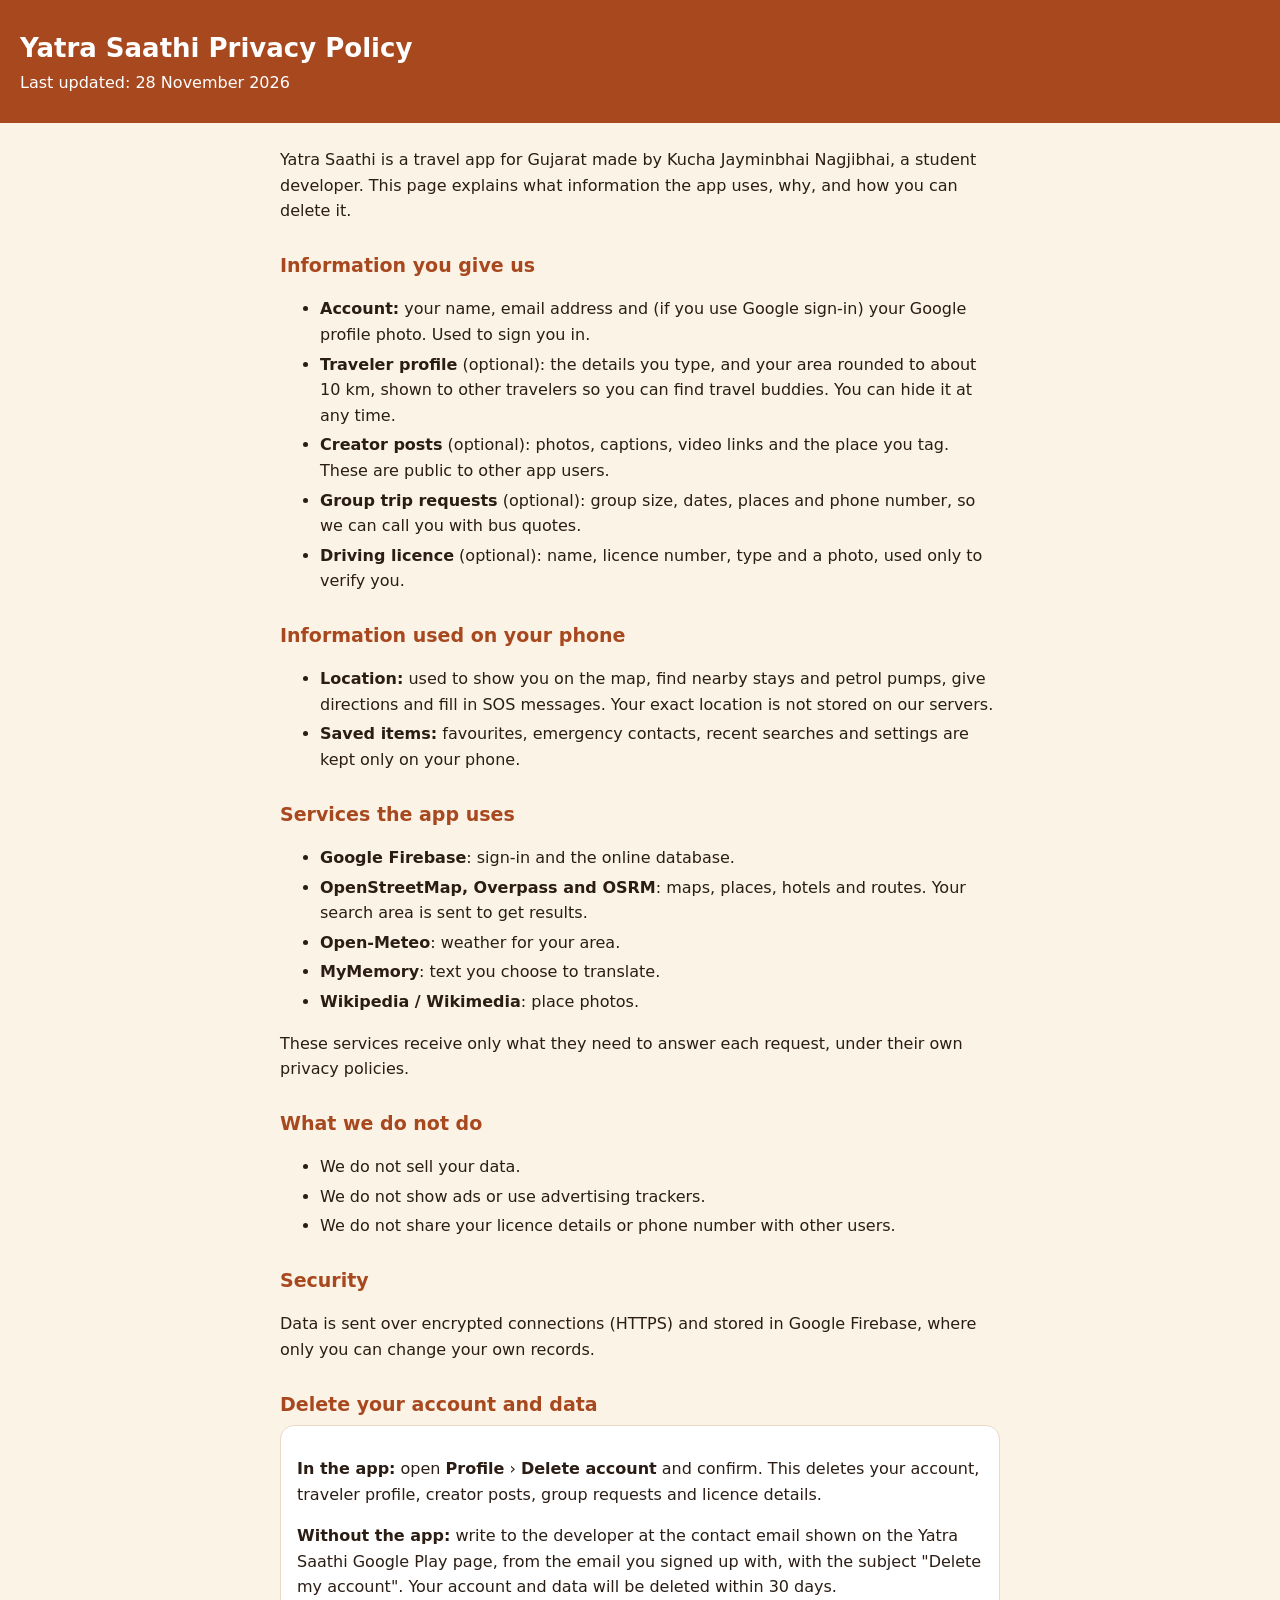
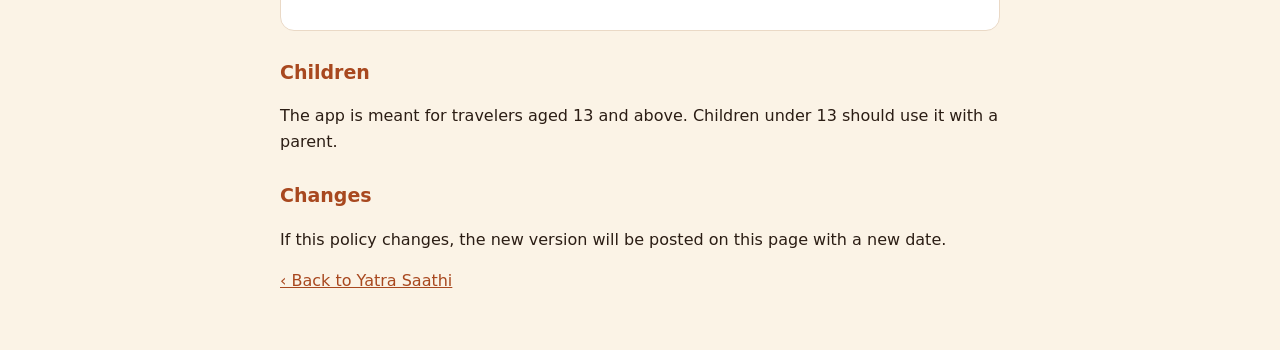
==== privacy.html @ 5f145ada "Create privacy.html" ====
<!DOCTYPE html>
<html lang="en">
<head>
<meta charset="utf-8">
<meta name="viewport" content="width=device-width,initial-scale=1">
<title>Privacy Policy · Yatra Saathi</title>
<link rel="icon" href="icon.svg" type="image/svg+xml">
<style>
body{margin:0;background:#fbf3e6;color:#2b1d14;font:16px/1.6 system-ui,sans-serif}
header{background:#a8481f;color:#fff;padding:28px 20px}
header h1{margin:0;font-size:26px}
main{max-width:720px;margin:auto;padding:8px 20px 40px}
h2{color:#a8481f;font-size:19px;margin:26px 0 6px}
li{margin:4px 0}
a{color:#a8481f}
.box{background:#fff;border:1px solid #ead9c6;border-radius:14px;padding:14px 16px}
</style>
</head>
<body>
<header><h1>Yatra Saathi Privacy Policy</h1><div>Last updated: 28 November 2026</div></header>
<main>
<p>Yatra Saathi is a travel app for Gujarat made by Kucha Jayminbhai Nagjibhai, a student developer. This page explains what information the app uses, why, and how you can delete it.</p>

<h2>Information you give us</h2>
<ul>
<li><b>Account:</b> your name, email address and (if you use Google sign-in) your Google profile photo. Used to sign you in.</li>
<li><b>Traveler profile</b> (optional): the details you type, and your area rounded to about 10 km, shown to other travelers so you can find travel buddies. You can hide it at any time.</li>
<li><b>Creator posts</b> (optional): photos, captions, video links and the place you tag. These are public to other app users.</li>
<li><b>Group trip requests</b> (optional): group size, dates, places and phone number, so we can call you with bus quotes.</li>
<li><b>Driving licence</b> (optional): name, licence number, type and a photo, used only to verify you.</li>
</ul>

<h2>Information used on your phone</h2>
<ul>
<li><b>Location:</b> used to show you on the map, find nearby stays and petrol pumps, give directions and fill in SOS messages. Your exact location is not stored on our servers.</li>
<li><b>Saved items:</b> favourites, emergency contacts, recent searches and settings are kept only on your phone.</li>
</ul>

<h2>Services the app uses</h2>
<ul>
<li><b>Google Firebase</b>: sign-in and the online database.</li>
<li><b>OpenStreetMap, Overpass and OSRM</b>: maps, places, hotels and routes. Your search area is sent to get results.</li>
<li><b>Open-Meteo</b>: weather for your area.</li>
<li><b>MyMemory</b>: text you choose to translate.</li>
<li><b>Wikipedia / Wikimedia</b>: place photos.</li>
</ul>
<p>These services receive only what they need to answer each request, under their own privacy policies.</p>

<h2>What we do not do</h2>
<ul>
<li>We do not sell your data.</li>
<li>We do not show ads or use advertising trackers.</li>
<li>We do not share your licence details or phone number with other users.</li>
</ul>

<h2>Security</h2>
<p>Data is sent over encrypted connections (HTTPS) and stored in Google Firebase, where only you can change your own records.</p>

<h2 id="delete">Delete your account and data</h2>
<div class="box">
<p><b>In the app:</b> open <b>Profile</b> › <b>Delete account</b> and confirm. This deletes your account, traveler profile, creator posts, group requests and licence details.</p>
<p><b>Without the app:</b> write to the developer at the contact email shown on the Yatra Saathi Google Play page, from the email you signed up with, with the subject "Delete my account". Your account and data will be deleted within 30 days.</p>
</div>

<h2>Children</h2>
<p>The app is meant for travelers aged 13 and above. Children under 13 should use it with a parent.</p>

<h2>Changes</h2>
<p>If this policy changes, the new version will be posted on this page with a new date.</p>

<p><a href="./">‹ Back to Yatra Saathi</a></p>
</main>
</body>
</html>
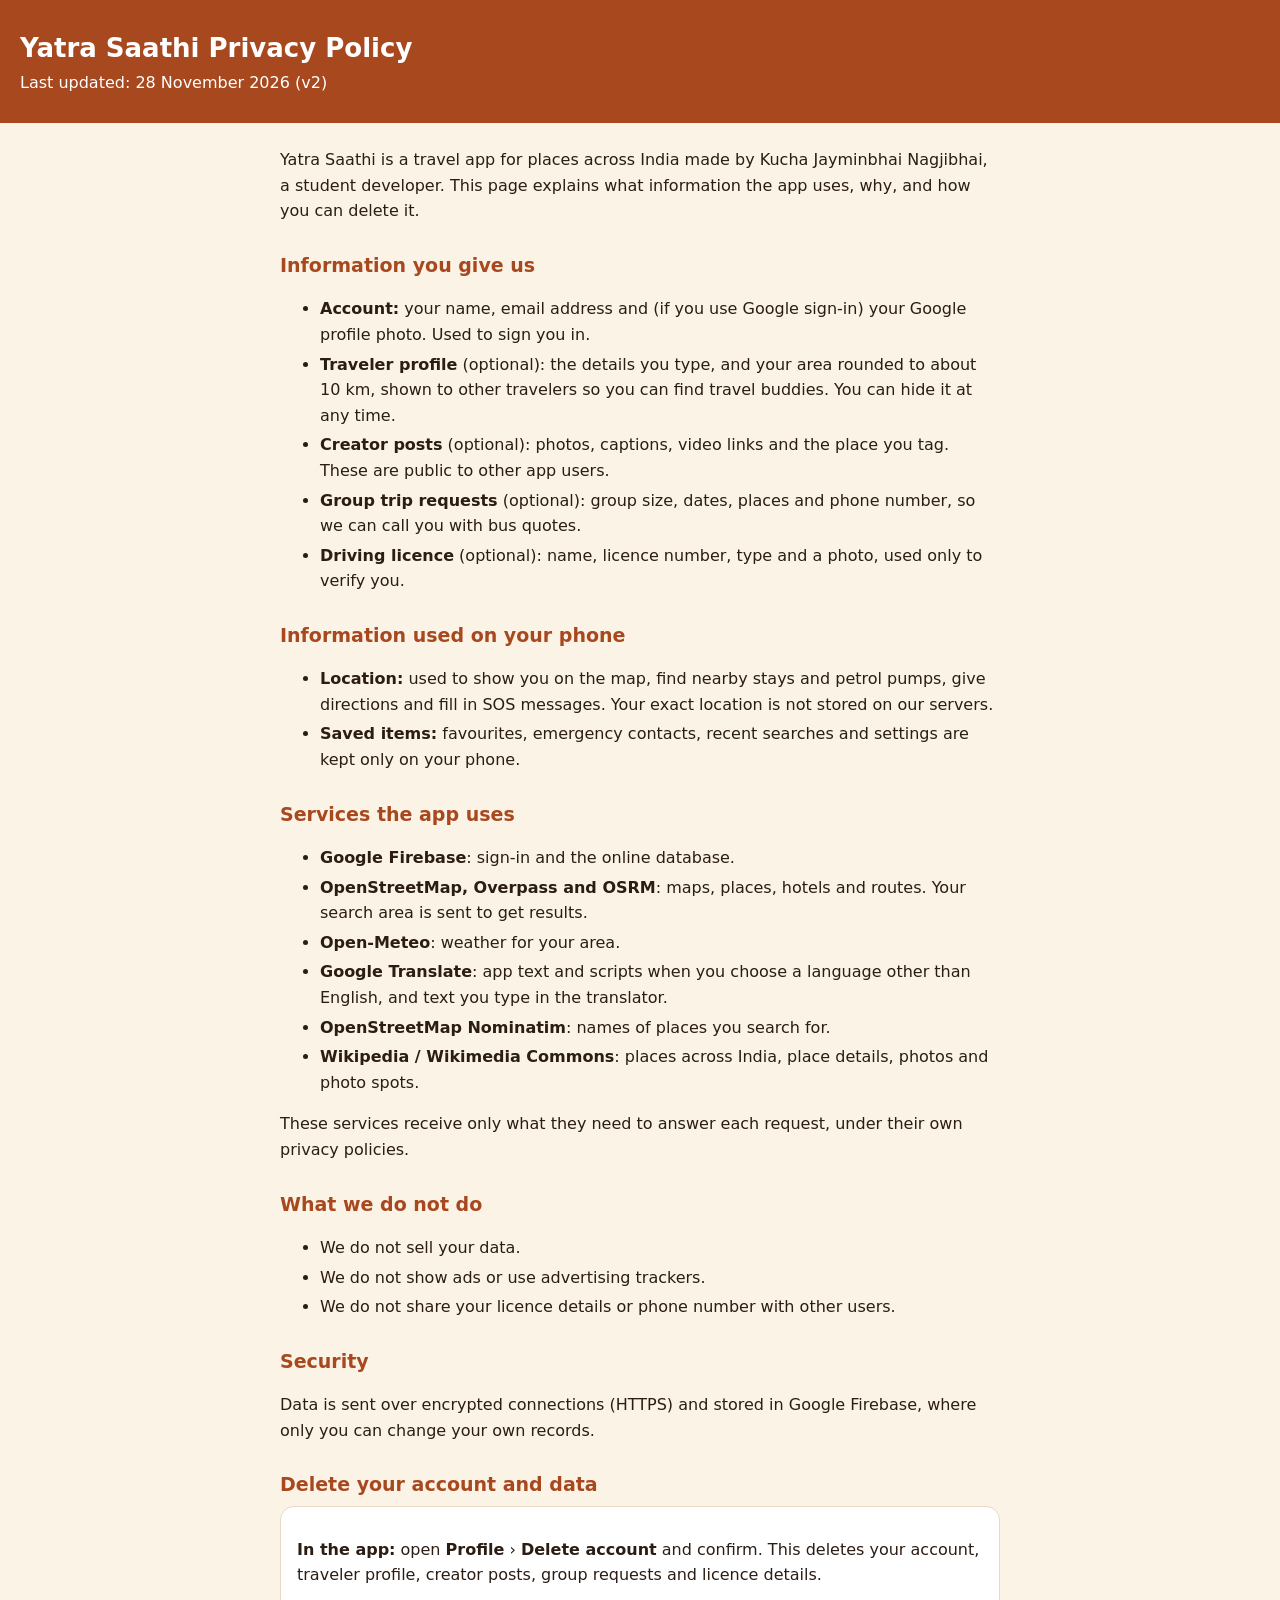
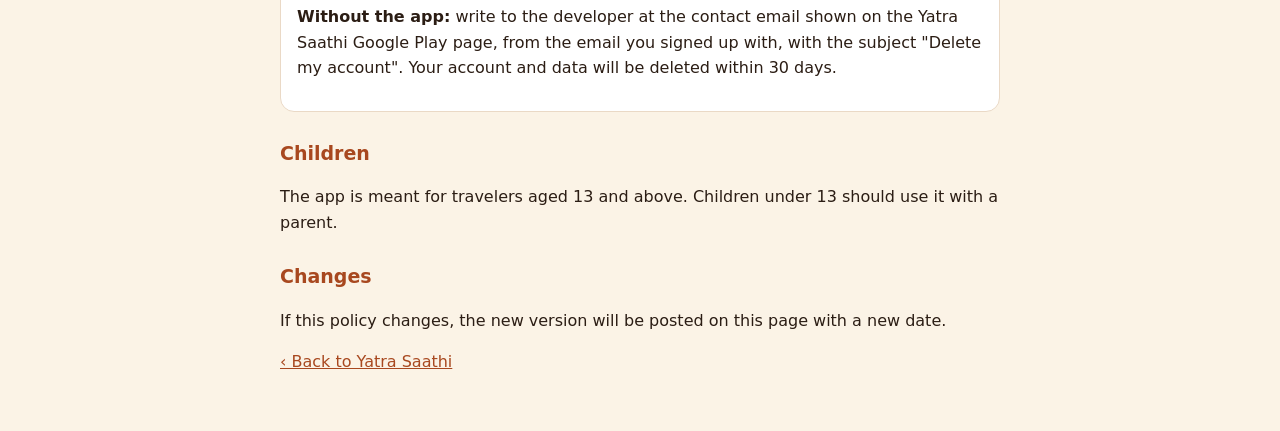
==== commit 75d3f3ce: "Update privacy.html" ====
--- a/privacy.html
+++ b/privacy.html
@@ -17,9 +17,9 @@
 </style>
 </head>
 <body>
-<header><h1>Yatra Saathi Privacy Policy</h1><div>Last updated: 28 November 2026</div></header>
+<header><h1>Yatra Saathi Privacy Policy</h1><div>Last updated: 28 November 2026 (v2)</div></header>
 <main>
-<p>Yatra Saathi is a travel app for Gujarat made by Kucha Jayminbhai Nagjibhai, a student developer. This page explains what information the app uses, why, and how you can delete it.</p>
+<p>Yatra Saathi is a travel app for places across India made by Kucha Jayminbhai Nagjibhai, a student developer. This page explains what information the app uses, why, and how you can delete it.</p>
 
 <h2>Information you give us</h2>
 <ul>
@@ -41,8 +41,9 @@
 <li><b>Google Firebase</b>: sign-in and the online database.</li>
 <li><b>OpenStreetMap, Overpass and OSRM</b>: maps, places, hotels and routes. Your search area is sent to get results.</li>
 <li><b>Open-Meteo</b>: weather for your area.</li>
-<li><b>MyMemory</b>: text you choose to translate.</li>
-<li><b>Wikipedia / Wikimedia</b>: place photos.</li>
+<li><b>Google Translate</b>: app text and scripts when you choose a language other than English, and text you type in the translator.</li>
+<li><b>OpenStreetMap Nominatim</b>: names of places you search for.</li>
+<li><b>Wikipedia / Wikimedia Commons</b>: places across India, place details, photos and photo spots.</li>
 </ul>
 <p>These services receive only what they need to answer each request, under their own privacy policies.</p>
 
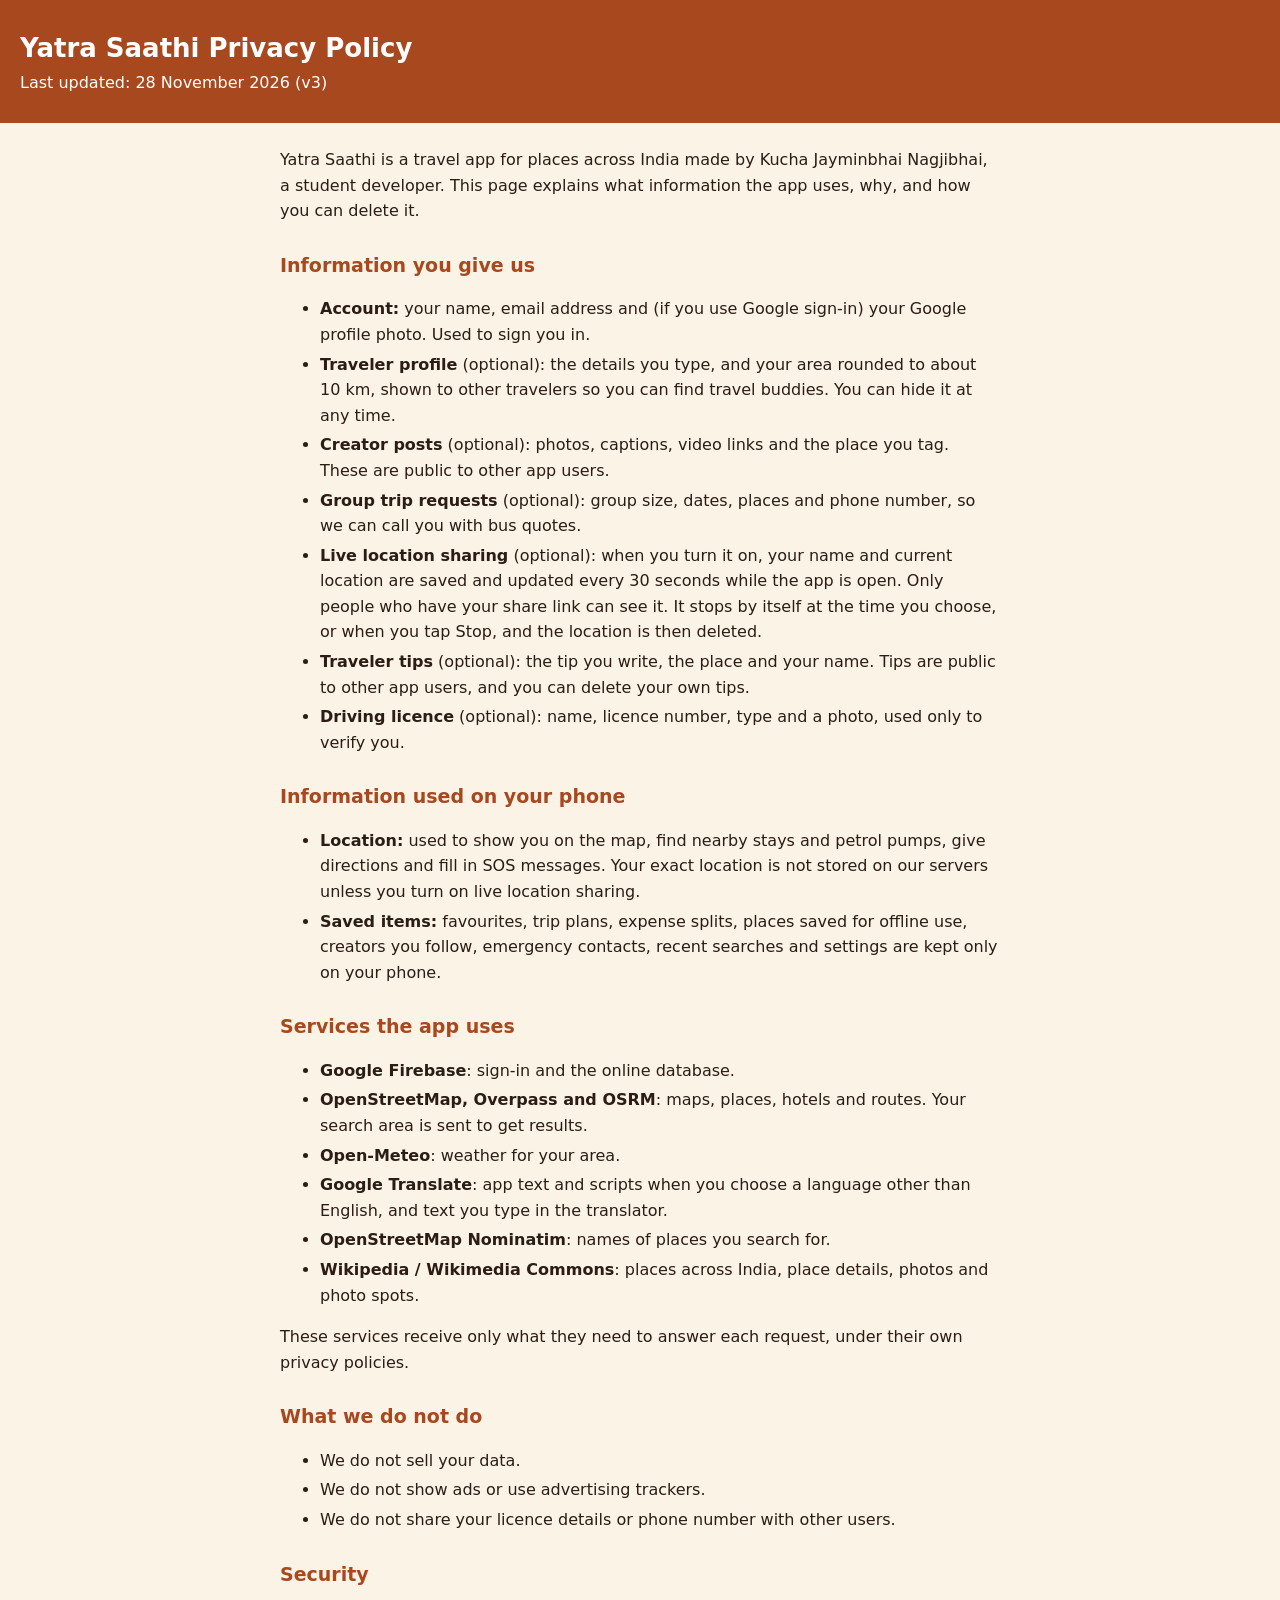
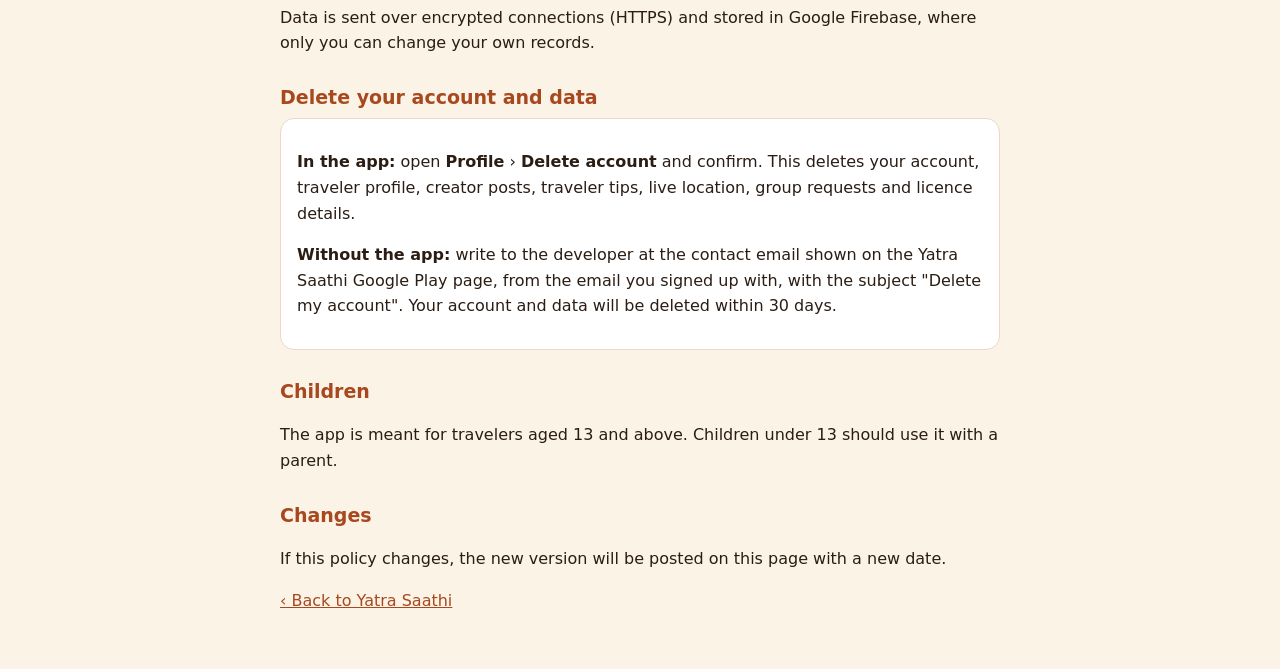
==== commit 5318a392: "Update privacy.html" ====
--- a/privacy.html
+++ b/privacy.html
@@ -17,7 +17,7 @@
 </style>
 </head>
 <body>
-<header><h1>Yatra Saathi Privacy Policy</h1><div>Last updated: 28 November 2026 (v2)</div></header>
+<header><h1>Yatra Saathi Privacy Policy</h1><div>Last updated: 28 November 2026 (v3)</div></header>
 <main>
 <p>Yatra Saathi is a travel app for places across India made by Kucha Jayminbhai Nagjibhai, a student developer. This page explains what information the app uses, why, and how you can delete it.</p>
 
@@ -27,13 +27,15 @@
 <li><b>Traveler profile</b> (optional): the details you type, and your area rounded to about 10 km, shown to other travelers so you can find travel buddies. You can hide it at any time.</li>
 <li><b>Creator posts</b> (optional): photos, captions, video links and the place you tag. These are public to other app users.</li>
 <li><b>Group trip requests</b> (optional): group size, dates, places and phone number, so we can call you with bus quotes.</li>
+<li><b>Live location sharing</b> (optional): when you turn it on, your name and current location are saved and updated every 30 seconds while the app is open. Only people who have your share link can see it. It stops by itself at the time you choose, or when you tap Stop, and the location is then deleted.</li>
+<li><b>Traveler tips</b> (optional): the tip you write, the place and your name. Tips are public to other app users, and you can delete your own tips.</li>
 <li><b>Driving licence</b> (optional): name, licence number, type and a photo, used only to verify you.</li>
 </ul>
 
 <h2>Information used on your phone</h2>
 <ul>
-<li><b>Location:</b> used to show you on the map, find nearby stays and petrol pumps, give directions and fill in SOS messages. Your exact location is not stored on our servers.</li>
-<li><b>Saved items:</b> favourites, emergency contacts, recent searches and settings are kept only on your phone.</li>
+<li><b>Location:</b> used to show you on the map, find nearby stays and petrol pumps, give directions and fill in SOS messages. Your exact location is not stored on our servers unless you turn on live location sharing.</li>
+<li><b>Saved items:</b> favourites, trip plans, expense splits, places saved for offline use, creators you follow, emergency contacts, recent searches and settings are kept only on your phone.</li>
 </ul>
 
 <h2>Services the app uses</h2>
@@ -59,7 +61,7 @@
 
 <h2 id="delete">Delete your account and data</h2>
 <div class="box">
-<p><b>In the app:</b> open <b>Profile</b> › <b>Delete account</b> and confirm. This deletes your account, traveler profile, creator posts, group requests and licence details.</p>
+<p><b>In the app:</b> open <b>Profile</b> › <b>Delete account</b> and confirm. This deletes your account, traveler profile, creator posts, traveler tips, live location, group requests and licence details.</p>
 <p><b>Without the app:</b> write to the developer at the contact email shown on the Yatra Saathi Google Play page, from the email you signed up with, with the subject "Delete my account". Your account and data will be deleted within 30 days.</p>
 </div>
 
